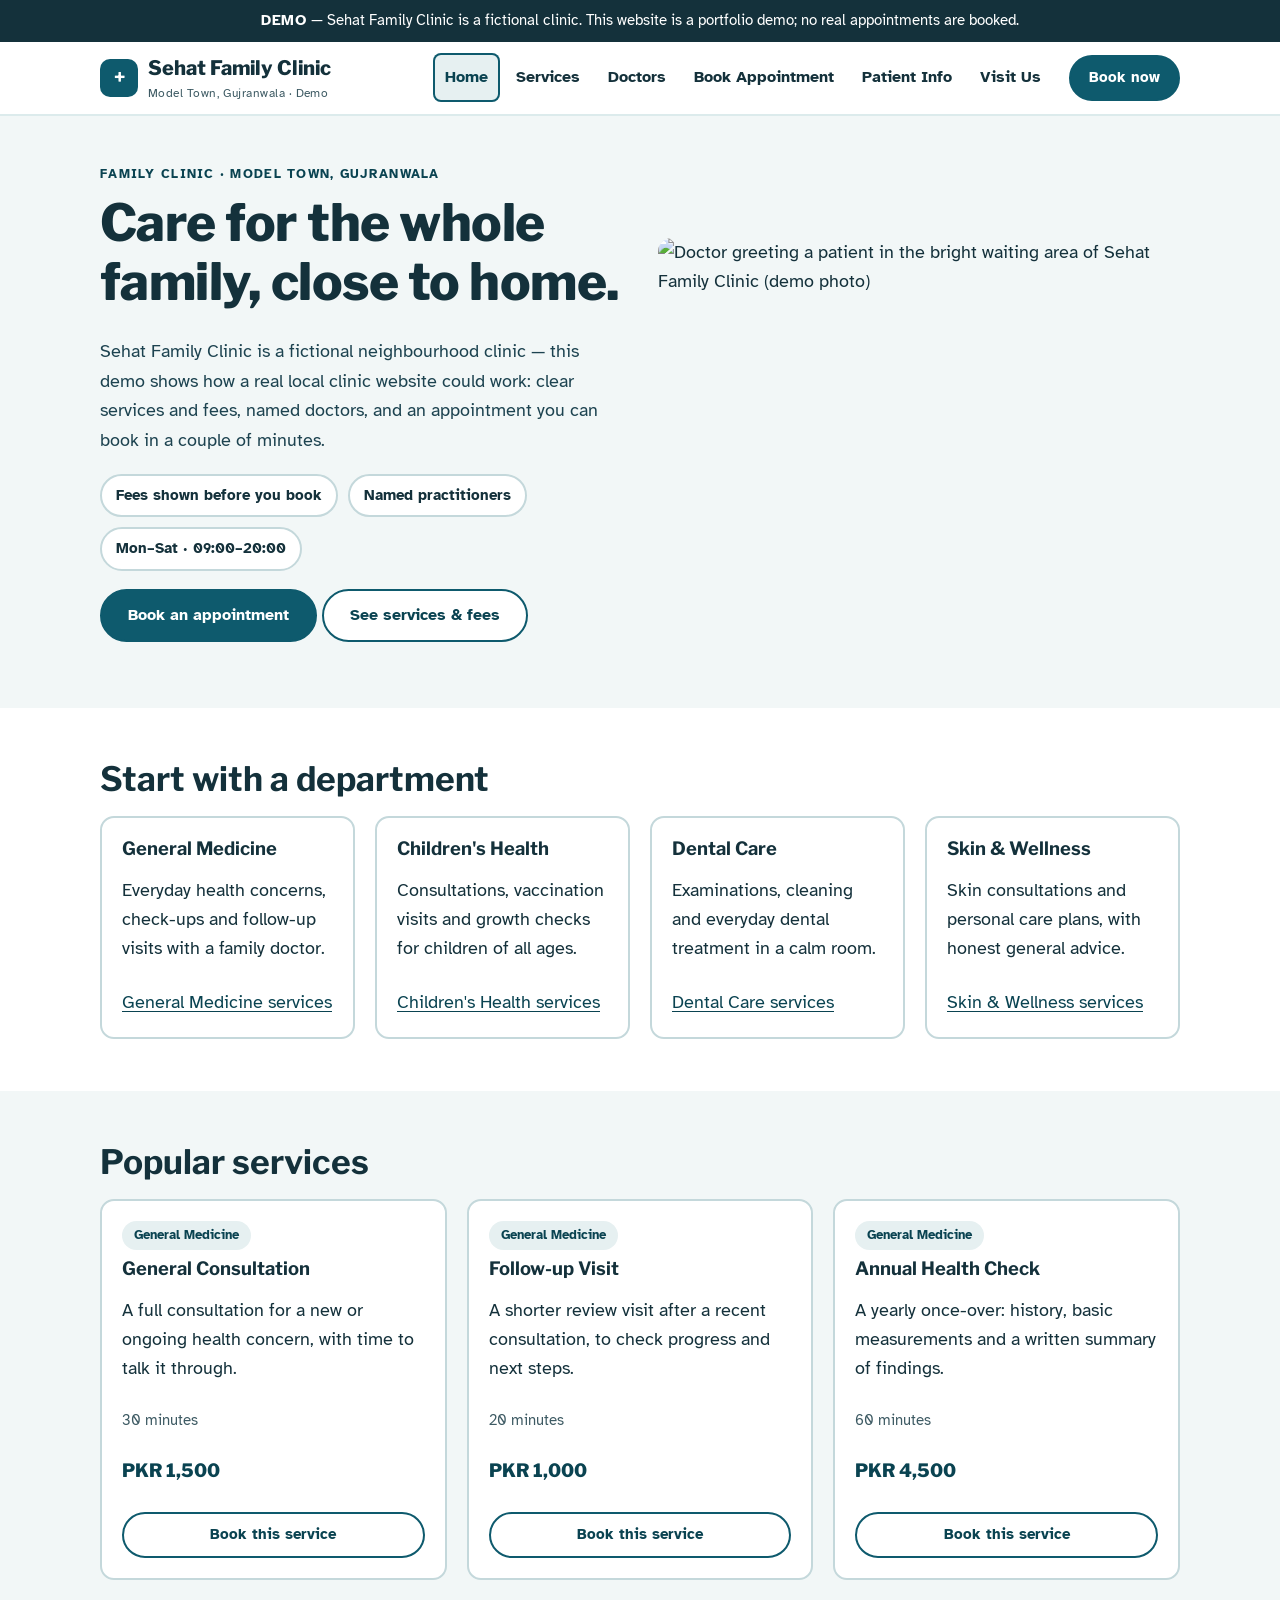
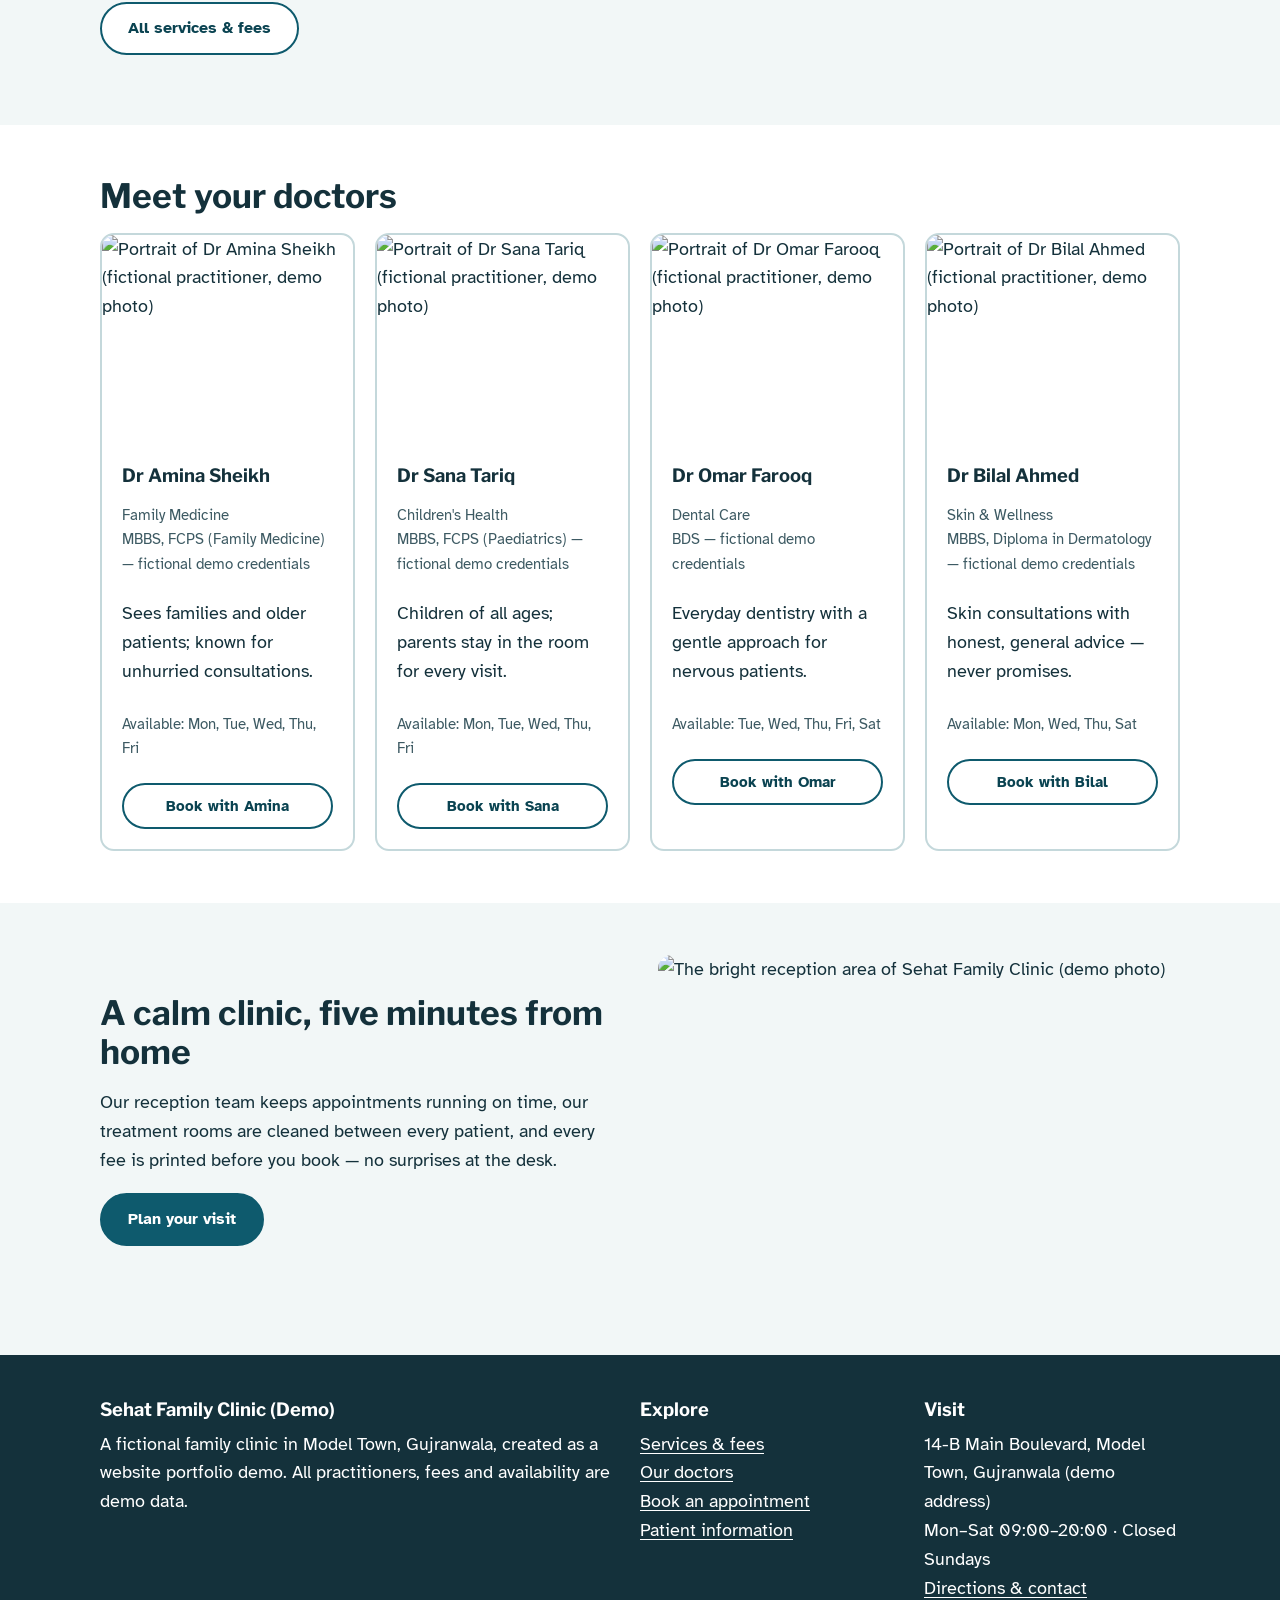
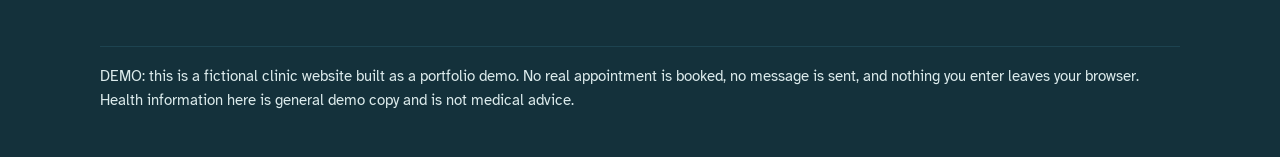
==== index.html @ 3d9c888c "Clinic Website Demo (Queue #5): Sehat Family Clinic — Clean Local design, WCAG AA contrast proved in" ====
<!DOCTYPE html>
<html lang="en">
<head>
<meta charset="UTF-8">
<meta name="viewport" content="width=device-width, initial-scale=1">
<title>Sehat Family Clinic (Demo) — Family Clinic in Gujranwala</title>
<meta name="description" content="Fictional family clinic demo in Model Town, Gujranwala: services, doctors and a working demo appointment booking.">
<link rel="icon" href="assets/favicon.svg" type="image/svg+xml">
<link rel="preconnect" href="https://fonts.googleapis.com"><link rel="preconnect" href="https://fonts.gstatic.com" crossorigin><link href="https://fonts.googleapis.com/css2?family=Atkinson+Hyperlegible:ital,wght@0,400;0,700;1,400&family=Libre+Franklin:wght@600;700;800&display=swap" rel="stylesheet">
<link rel="stylesheet" href="css/style.css">
<script>document.documentElement.classList.add('js');</script>
<script type="application/ld+json">{"@context":"https://schema.org","@type":"MedicalClinic","name":"Sehat Family Clinic (Demo)","description":"Fictional family clinic website demo in Gujranwala with online appointment booking demo.","address":{"@type":"PostalAddress","streetAddress":"14-B Main Boulevard, Model Town","addressLocality":"Gujranwala","addressCountry":"PK"},"openingHours":"Mo-Sa 09:00-20:00","medicalSpecialty":["GeneralPractice","Pediatric","Dentistry","Dermatology"]}</script>
</head>
<body>
<a class="skip-link" href="#main">Skip to main content</a>
<div class="demo-ribbon"><strong>DEMO</strong> — Sehat Family Clinic is a fictional clinic. This website is a portfolio demo; no real appointments are booked.</div>
<header class="site-header"><div class="wrap header-in">
<a class="logo" href="index.html"><span class="logo-mark" aria-hidden="true">+</span><span>Sehat Family Clinic<small>Model Town, Gujranwala · Demo</small></span></a>
<nav class="main-nav" aria-label="Main"><ul>
<li><a href="index.html" aria-current="page">Home</a></li>
<li><a href="services.html">Services</a></li>
<li><a href="doctors.html">Doctors</a></li>
<li><a href="booking.html">Book Appointment</a></li>
<li><a href="info.html">Patient Info</a></li>
<li><a href="visit.html">Visit Us</a></li>
</ul></nav>
<a class="btn small" href="booking.html">Book now</a>
</div></header>
<main id="main">

<section class="hero"><div class="wrap hero-grid">
<div class="reveal"><p class="eyebrow">Family clinic · Model Town, Gujranwala</p>
<h1>Care for the whole family, close to home.</h1>
<p class="lede">Sehat Family Clinic is a fictional neighbourhood clinic — this demo shows how a real local clinic website could work: clear services and fees, named doctors, and an appointment you can book in a couple of minutes.</p>
<div class="trust-row"><span class="trust-chip">Fees shown before you book</span><span class="trust-chip">Named practitioners</span><span class="trust-chip">Mon–Sat · 09:00–20:00</span></div>
<p><a class="btn" href="booking.html">Book an appointment</a> <a class="btn secondary" href="services.html">See services &amp; fees</a></p>
</div>
<div class="hero-img reveal"><img src="assets/hero.jpg" alt="Doctor greeting a patient in the bright waiting area of Sehat Family Clinic (demo photo)"></div>
</div></section>
<section class="section"><div class="wrap">
<h2 class="reveal">Start with a department</h2>
<div class="grid cols-4">
<article class="card reveal"><div class="card-body"><h3>General Medicine</h3><p>Everyday health concerns, check-ups and follow-up visits with a family doctor.</p><a href="services.html">General Medicine services</a></div></article>
<article class="card reveal"><div class="card-body"><h3>Children's Health</h3><p>Consultations, vaccination visits and growth checks for children of all ages.</p><a href="services.html">Children's Health services</a></div></article>
<article class="card reveal"><div class="card-body"><h3>Dental Care</h3><p>Examinations, cleaning and everyday dental treatment in a calm room.</p><a href="services.html">Dental Care services</a></div></article>
<article class="card reveal"><div class="card-body"><h3>Skin &amp; Wellness</h3><p>Skin consultations and personal care plans, with honest general advice.</p><a href="services.html">Skin &amp; Wellness services</a></div></article>
</div></div></section>
<section class="section alt"><div class="wrap">
<h2 class="reveal">Popular services</h2>
<div class="grid cols-3" data-services="3"></div>
<p style="margin-top:22px"><a class="btn secondary" href="services.html">All services &amp; fees</a></p>
</div></section>
<section class="section"><div class="wrap">
<h2 class="reveal">Meet your doctors</h2>
<div class="grid cols-4" data-doctors></div>
</div></section>
<section class="section alt"><div class="wrap hero-grid">
<div class="reveal"><h2>A calm clinic, five minutes from home</h2><p>Our reception team keeps appointments running on time, our treatment rooms are cleaned between every patient, and every fee is printed before you book — no surprises at the desk.</p><p><a class="btn" href="visit.html">Plan your visit</a></p></div>
<div class="hero-img reveal"><img src="assets/reception.jpg" alt="The bright reception area of Sehat Family Clinic (demo photo)" loading="lazy"></div>
</div></section>
</main>
<footer class="site-footer"><div class="wrap">
<div class="footer-grid">
<div><h3>Sehat Family Clinic (Demo)</h3><p>A fictional family clinic in Model Town, Gujranwala, created as a website portfolio demo. All practitioners, fees and availability are demo data.</p></div>
<div><h3>Explore</h3><p><a href="services.html">Services &amp; fees</a><br><a href="doctors.html">Our doctors</a><br><a href="booking.html">Book an appointment</a><br><a href="info.html">Patient information</a></p></div>
<div><h3>Visit</h3><p>14-B Main Boulevard, Model Town, Gujranwala (demo address)<br>Mon–Sat 09:00–20:00 · Closed Sundays<br><a href="visit.html">Directions &amp; contact</a></p></div>
</div>
<p class="footer-note">DEMO: this is a fictional clinic website built as a portfolio demo. No real appointment is booked, no message is sent, and nothing you enter leaves your browser. Health information here is general demo copy and is not medical advice.</p>
</div></footer>
<script src="js/data.js"></script>
<script src="js/logic.js"></script>
<script src="js/analytics.js"></script>
<script src="js/render.js"></script>
<script src="js/main.js"></script>
</body>
</html>
---- css/style.css ----
/* Sehat Family Clinic (Demo) — "Clean Local" design system. WCAG AA mandatory: see BUILD-NOTES contrast table. */
:root{
  --bg:#FFFFFF; --surface:#F2F7F7; --tint:#E6F0F1; --tint-2:#DCEBEC;
  --ink:#14313B; --ink-2:#1D4350; --muted:#3D5A63;
  --accent:#0E5A6D; --accent-dark:#0A4351; --line:#C4D8DB;
  --error:#B3261E; --radius:14px;
  --font-body:"Atkinson Hyperlegible",system-ui,sans-serif;
  --font-display:"Libre Franklin",system-ui,sans-serif;
}
*{box-sizing:border-box}
html{scroll-behavior:smooth}
body{margin:0;font-family:var(--font-body);color:var(--ink);background:var(--bg);font-size:18px;line-height:1.6}
img{max-width:100%;display:block}
h1,h2,h3{font-family:var(--font-display);line-height:1.15;margin:0 0 .5em;color:var(--ink)}
h1{font-size:clamp(2rem,5vw,3.2rem);font-weight:800;letter-spacing:-.01em}
h2{font-size:clamp(1.5rem,3.4vw,2.1rem);font-weight:700}
h3{font-size:1.15rem;font-weight:700}
p{margin:0 0 1em}
a{color:var(--accent-dark);text-decoration:underline;text-underline-offset:3px}
a:hover{color:var(--accent)}
:focus-visible{outline:3px solid var(--accent);outline-offset:3px;border-radius:4px}
.skip-link{position:absolute;left:12px;top:-60px;background:var(--ink);color:#fff;padding:12px 18px;z-index:99;border-radius:0 0 10px 10px}
.skip-link:focus{top:0;color:#fff}
.wrap{max-width:1120px;margin:0 auto;padding:0 20px}
.demo-ribbon{background:var(--ink);color:#fff;text-align:center;font-size:.92rem;padding:9px 16px}
.demo-ribbon strong{color:#fff;letter-spacing:.06em}
.site-header{background:var(--bg);border-bottom:2px solid var(--tint-2);position:sticky;top:0;z-index:40}
.header-in{display:flex;align-items:center;gap:16px;min-height:72px;flex-wrap:wrap}
.logo{font-family:var(--font-display);font-weight:800;font-size:1.25rem;color:var(--ink);text-decoration:none;display:flex;align-items:center;gap:10px}
.logo-mark{width:38px;height:38px;border-radius:10px;background:var(--accent);color:#fff;display:grid;place-items:center;font-size:1.2rem;flex:none}
.logo small{display:block;font-family:var(--font-body);font-weight:400;font-size:.72rem;color:var(--muted);letter-spacing:.04em}
.main-nav{margin-left:auto}
.main-nav ul{display:flex;gap:4px;list-style:none;margin:0;padding:0;flex-wrap:wrap}
.main-nav a{display:block;padding:12px 12px;min-height:44px;color:var(--ink);text-decoration:none;font-weight:700;font-size:.98rem;border-radius:8px}
.main-nav a:hover{background:var(--surface);color:var(--accent-dark)}
.main-nav a[aria-current="page"]{background:var(--tint);color:var(--accent-dark);box-shadow:inset 0 0 0 2px var(--accent)}
.btn{display:inline-flex;align-items:center;justify-content:center;gap:8px;min-height:52px;padding:12px 26px;border-radius:999px;background:var(--accent);color:#fff;font-family:var(--font-body);font-weight:700;font-size:1rem;border:2px solid var(--accent);cursor:pointer;text-decoration:none;white-space:nowrap}
.btn:hover{background:var(--accent-dark);border-color:var(--accent-dark);color:#fff}
.btn.secondary{background:#fff;color:var(--accent-dark)}
.btn.secondary:hover{background:var(--tint)}
.btn.small{min-height:46px;padding:8px 18px;font-size:.95rem}
.btn[disabled]{opacity:.55;cursor:not-allowed}
.hero{background:var(--surface);padding:48px 0}
.hero-grid{display:grid;grid-template-columns:1fr 1fr;gap:36px;align-items:center}
.hero-grid>*{min-width:0}
.hero-img{border-radius:var(--radius);overflow:hidden}
.hero-img img{width:100%;height:100%;object-fit:cover;aspect-ratio:3/2}
@keyframes kenburns{from{transform:scale(1)}to{transform:scale(1.06)}}
.hero-img img{animation:kenburns 18s ease-in-out infinite alternate}
.lede{font-size:1.15rem;color:var(--ink-2)}
.eyebrow{font-weight:700;letter-spacing:.1em;text-transform:uppercase;font-size:.8rem;color:var(--accent-dark);margin-bottom:10px}
.trust-row{display:flex;gap:10px;flex-wrap:wrap;margin:18px 0}
.trust-chip{background:#fff;border:2px solid var(--line);border-radius:999px;padding:8px 14px;font-size:.92rem;font-weight:700;color:var(--ink)}
.section{padding:52px 0}
.section.alt{background:var(--surface)}
.grid{display:grid;gap:20px}
.grid.cols-2{grid-template-columns:repeat(2,1fr)}
.grid.cols-3{grid-template-columns:repeat(3,1fr)}
.grid.cols-4{grid-template-columns:repeat(4,1fr)}
.grid>*{min-width:0}
.card{background:#fff;border:2px solid var(--line);border-radius:var(--radius);overflow:hidden;display:flex;flex-direction:column}
.card-body{padding:20px;display:flex;flex-direction:column;gap:8px;flex:1}
.card-img{height:210px;overflow:hidden;flex:none}
.card-img img{width:100%;height:100%;object-fit:cover}
.card-img.tall{height:320px}
.card-img.tall img{object-position:top center}
.price{font-family:var(--font-display);font-weight:800;color:var(--accent-dark);font-size:1.15rem}
.meta{color:var(--muted);font-size:.95rem}
.badge{display:inline-block;background:var(--tint);color:var(--accent-dark);border-radius:999px;padding:4px 12px;font-size:.82rem;font-weight:700;align-self:flex-start}
.chips{display:flex;gap:10px;flex-wrap:wrap;margin:0 0 24px}
.chip{min-height:46px;padding:10px 18px;border-radius:999px;border:2px solid var(--accent);background:#fff;color:var(--accent-dark);font:inherit;font-weight:700;font-size:.95rem;cursor:pointer}
.chip[aria-pressed="true"]{background:var(--accent);color:#fff}
.field{margin-bottom:18px}
.field label{display:block;font-weight:700;margin-bottom:6px}
.field input,.field select,.field textarea{width:100%;min-height:52px;padding:12px 14px;font:inherit;font-size:16px;color:var(--ink);background:#fff;border:2px solid var(--muted);border-radius:10px}
.field textarea{min-height:110px}
.field input:focus,.field select:focus,.field textarea:focus{outline:3px solid var(--accent);outline-offset:1px;border-color:var(--accent-dark)}
.field .hint{font-size:.9rem;color:var(--muted);margin-top:4px}
.error-text{color:var(--error);font-weight:700;font-size:.95rem;margin-top:6px;min-height:1.2em}
.pick-grid{display:grid;grid-template-columns:repeat(2,1fr);gap:14px}
.pick-grid>*{min-width:0}
.pick{position:relative;border:2px solid var(--line);border-radius:var(--radius);padding:16px;background:#fff;cursor:pointer;display:block}
.pick input{position:absolute;opacity:0;width:1px;height:1px}
.pick:has(input:checked){border-color:var(--accent);background:var(--tint);box-shadow:inset 0 0 0 1px var(--accent)}
.pick:focus-within{outline:3px solid var(--accent);outline-offset:3px}
.pick .pick-name{font-weight:700;font-family:var(--font-display)}
.slot-grid{display:flex;flex-wrap:wrap;gap:10px}
.slot{min-width:92px;min-height:48px;padding:10px 14px;border-radius:10px;border:2px solid var(--accent);background:#fff;color:var(--accent-dark);font:inherit;font-weight:700;cursor:pointer}
.slot[aria-pressed="true"]{background:var(--accent);color:#fff}
.slot[disabled]{border-color:var(--line);color:var(--muted);background:var(--surface);text-decoration:line-through;cursor:not-allowed}
.steps{display:flex;gap:8px;flex-wrap:wrap;list-style:none;padding:0;margin:0 0 26px}
.steps li{padding:8px 14px;border-radius:999px;background:var(--surface);border:2px solid var(--line);font-weight:700;font-size:.92rem}
.steps li[aria-current="step"]{background:var(--tint);border-color:var(--accent);color:var(--accent-dark)}
.panel{background:#fff;border:2px solid var(--line);border-radius:var(--radius);padding:26px}
.panel.dark{background:var(--ink);color:#fff}
.panel.dark h2,.panel.dark h3{color:#fff}
.panel.dark a{color:#fff}
.notice{background:var(--tint);border:2px solid var(--accent);border-radius:var(--radius);padding:18px 20px}
.success{background:var(--tint);border:2px solid var(--accent);border-radius:var(--radius);padding:26px}
table.hours{width:100%;border-collapse:collapse}
table.hours th,table.hours td{padding:10px 8px;border-bottom:1px solid var(--line);text-align:left}
.map-panel{background:var(--tint);border:2px solid var(--accent);border-radius:var(--radius);padding:28px;text-align:center}
.faq-item{border:2px solid var(--line);border-radius:var(--radius);padding:18px 20px;background:#fff}
.site-footer{background:var(--ink);color:#fff;padding:44px 0 30px;margin-top:0}
.site-footer h3{color:#fff}
.site-footer a{color:#fff}
.footer-grid{display:grid;grid-template-columns:2fr 1fr 1fr;gap:28px}
.footer-grid>*{min-width:0}
.footer-note{border-top:1px solid var(--ink-2);margin-top:26px;padding-top:18px;font-size:.92rem;color:#DCEBEC}
/* Reveal: visible by default; JS (.js class) may hide, IO reveals, 2s fallback in main.js */
.js .reveal{opacity:0;transform:translateY(14px);transition:opacity .55s ease,transform .55s ease}
.js .reveal.in{opacity:1;transform:none}
@media (prefers-reduced-motion: reduce){
  html{scroll-behavior:auto}
  .js .reveal{opacity:1;transform:none;transition:none}
  .hero-img img{animation:none}
}
@media (max-width:900px){.grid.cols-4{grid-template-columns:repeat(2,1fr)}.grid.cols-3{grid-template-columns:1fr 1fr}.footer-grid{grid-template-columns:1fr 1fr}}
@media (max-width:640px){
  .hero-grid,.grid.cols-2,.grid.cols-3,.grid.cols-4,.pick-grid,.footer-grid{grid-template-columns:1fr}
  .hero{padding:32px 0}.section{padding:38px 0}
  .header-in{min-height:64px}.main-nav{margin-left:0}
  body{font-size:17px}
}
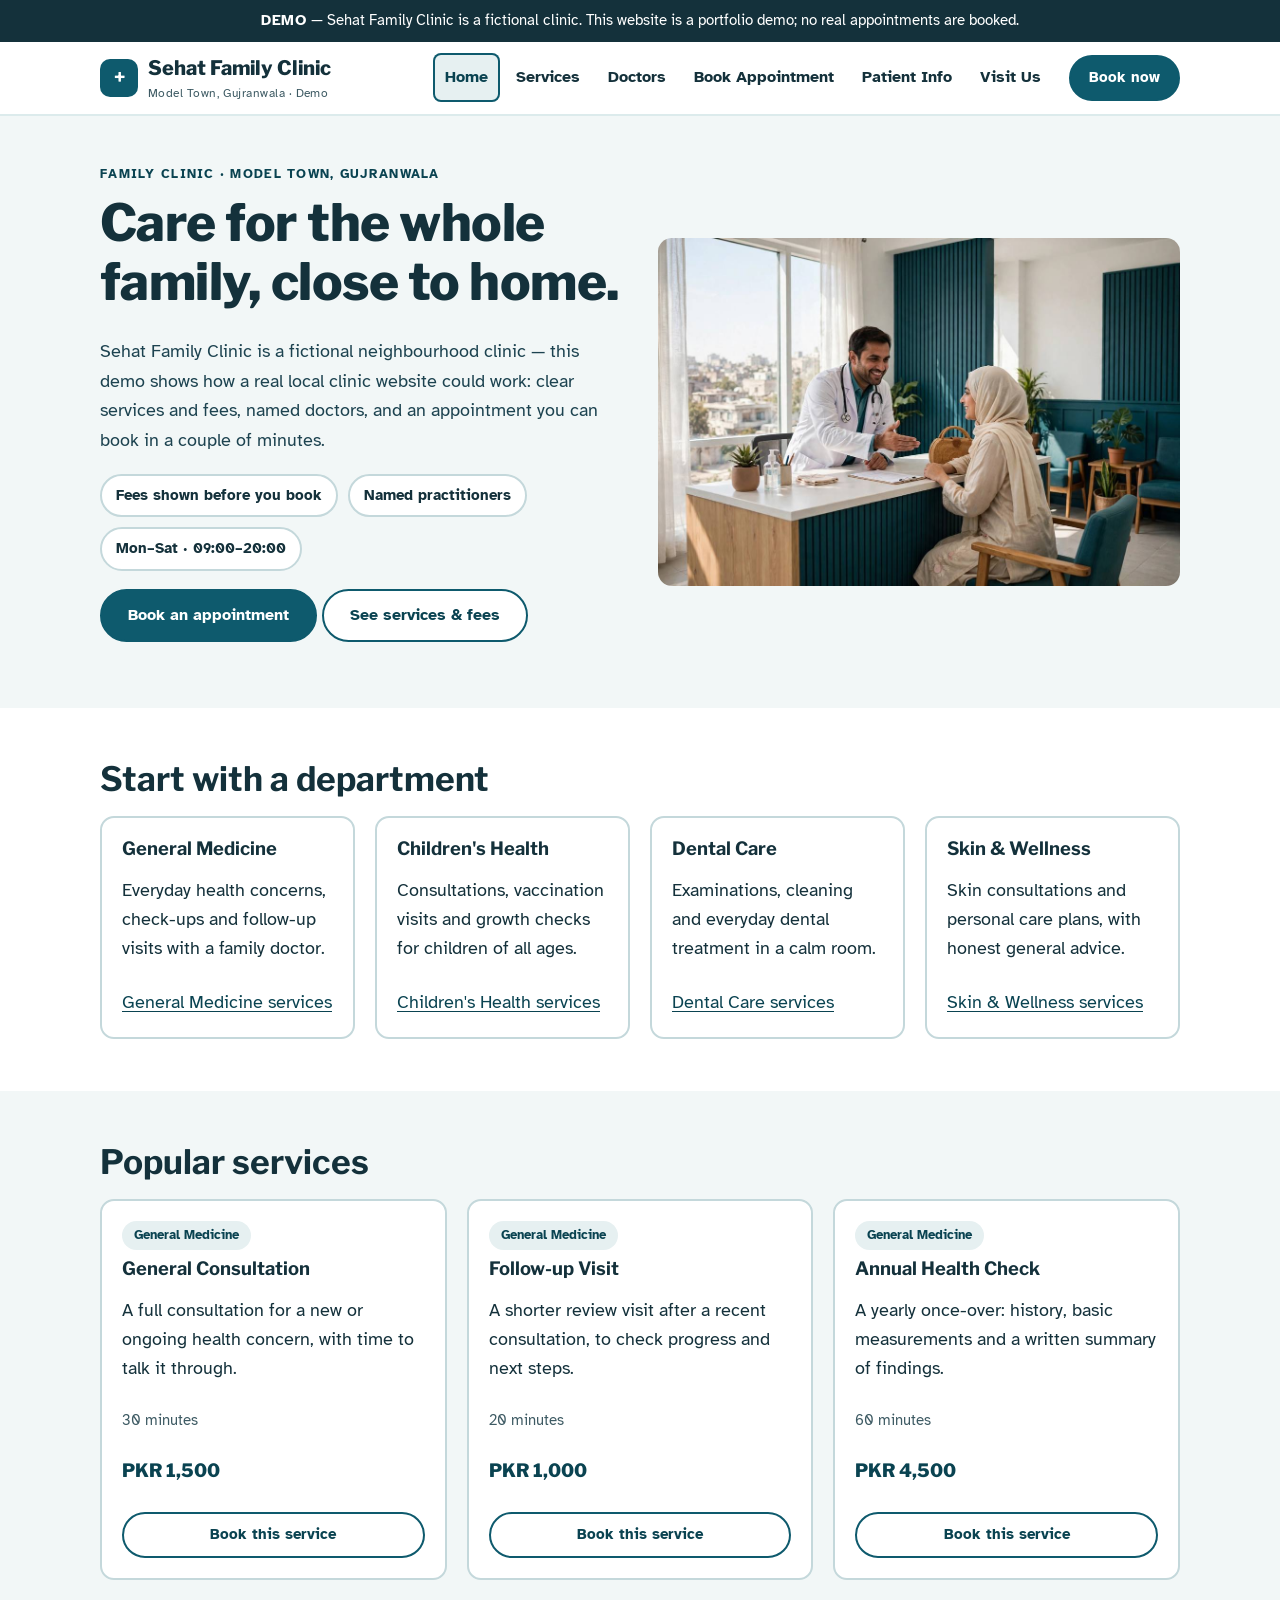
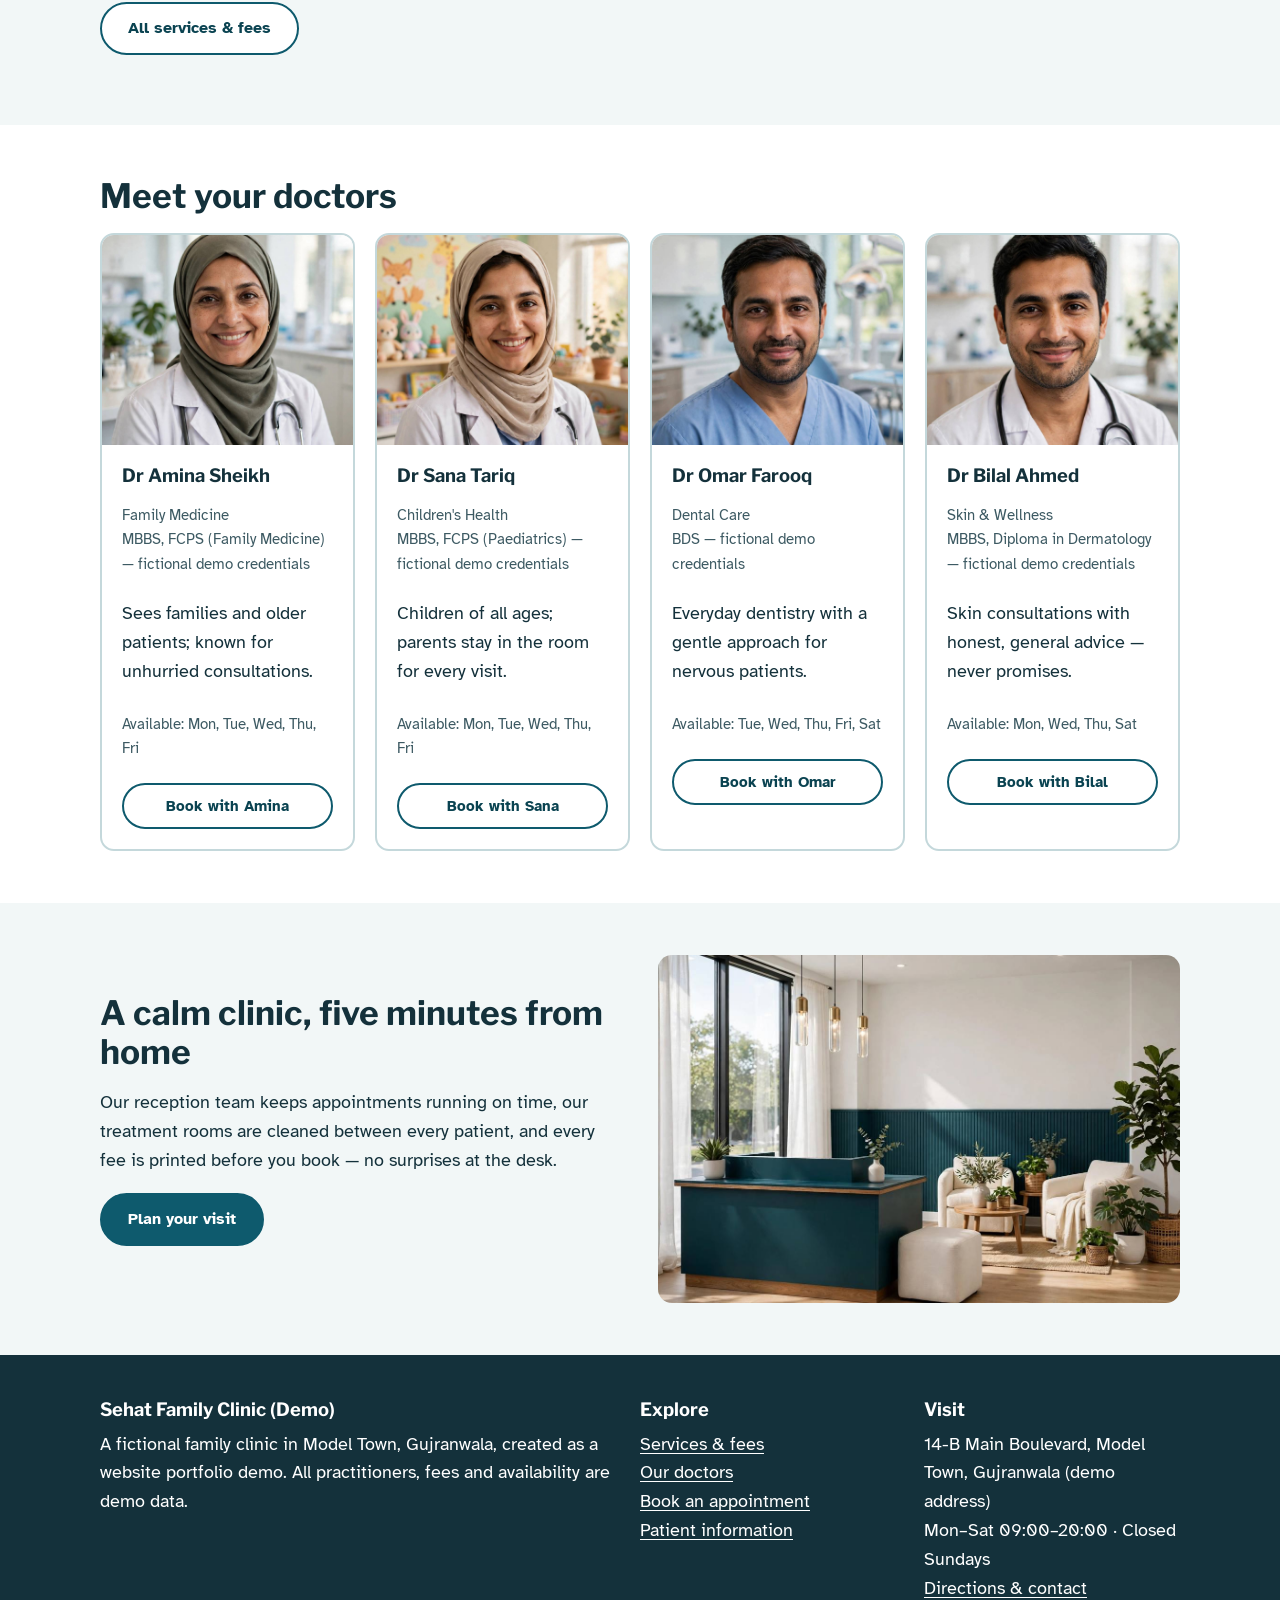
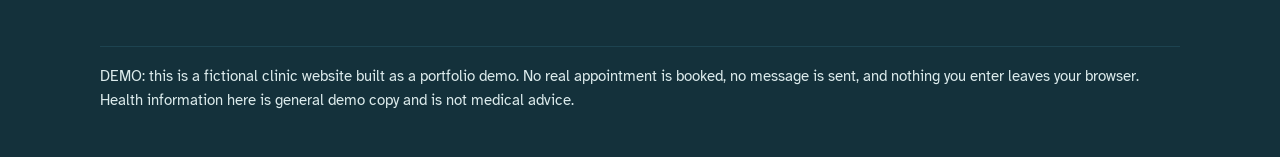
==== commit a668a183: "Fix run: real mobile hamburger menu (<=768px) on all pages, eager imagery, reveal without opacity ga" ====
--- a/index.html
+++ b/index.html
@@ -16,7 +16,7 @@
 <div class="demo-ribbon"><strong>DEMO</strong> — Sehat Family Clinic is a fictional clinic. This website is a portfolio demo; no real appointments are booked.</div>
 <header class="site-header"><div class="wrap header-in">
 <a class="logo" href="index.html"><span class="logo-mark" aria-hidden="true">+</span><span>Sehat Family Clinic<small>Model Town, Gujranwala · Demo</small></span></a>
-<nav class="main-nav" aria-label="Main"><ul>
+<nav class="main-nav" id="main-nav" aria-label="Main"><ul>
 <li><a href="index.html" aria-current="page">Home</a></li>
 <li><a href="services.html">Services</a></li>
 <li><a href="doctors.html">Doctors</a></li>
@@ -25,6 +25,7 @@
 <li><a href="visit.html">Visit Us</a></li>
 </ul></nav>
 <a class="btn small" href="booking.html">Book now</a>
+<button class="nav-toggle" type="button" aria-expanded="false" aria-controls="main-nav" aria-label="Open menu"><svg viewBox="0 0 24 24" width="20" height="20" fill="none" stroke="currentColor" stroke-width="2.2" stroke-linecap="round" aria-hidden="true"><path d="M4 7h16M4 12h16M4 17h16"/></svg>Menu</button>
 </div></header>
 <main id="main">
 
@@ -56,7 +57,7 @@
 </div></section>
 <section class="section alt"><div class="wrap hero-grid">
 <div class="reveal"><h2>A calm clinic, five minutes from home</h2><p>Our reception team keeps appointments running on time, our treatment rooms are cleaned between every patient, and every fee is printed before you book — no surprises at the desk.</p><p><a class="btn" href="visit.html">Plan your visit</a></p></div>
-<div class="hero-img reveal"><img src="assets/reception.jpg" alt="The bright reception area of Sehat Family Clinic (demo photo)" loading="lazy"></div>
+<div class="hero-img reveal"><img src="assets/reception.jpg" alt="The bright reception area of Sehat Family Clinic (demo photo)"></div>
 </div></section>
 </main>
 <footer class="site-footer"><div class="wrap">
--- a/css/style.css
+++ b/css/style.css
@@ -34,6 +34,16 @@
 .main-nav a{display:block;padding:12px 12px;min-height:44px;color:var(--ink);text-decoration:none;font-weight:700;font-size:.98rem;border-radius:8px}
 .main-nav a:hover{background:var(--surface);color:var(--accent-dark)}
 .main-nav a[aria-current="page"]{background:var(--tint);color:var(--accent-dark);box-shadow:inset 0 0 0 2px var(--accent)}
+.nav-toggle{display:none;align-items:center;gap:8px;min-height:48px;padding:10px 18px;border:2px solid var(--line);border-radius:999px;background:#fff;color:var(--ink);font-family:var(--font-body);font-weight:700;font-size:1rem;cursor:pointer}
+.nav-toggle svg{flex:none}
+@media (max-width:768px){
+  .nav-toggle{display:inline-flex;order:3}
+  .header-in>.btn{order:2;margin-left:auto}
+  .main-nav{display:none;order:4;flex-basis:100%;margin-left:0;padding:8px 0 14px}
+  .main-nav.open{display:block}
+  .main-nav ul{flex-direction:column;gap:2px;flex-wrap:nowrap}
+  .main-nav a{width:100%}
+}
 .btn{display:inline-flex;align-items:center;justify-content:center;gap:8px;min-height:52px;padding:12px 26px;border-radius:999px;background:var(--accent);color:#fff;font-family:var(--font-body);font-weight:700;font-size:1rem;border:2px solid var(--accent);cursor:pointer;text-decoration:none;white-space:nowrap}
 .btn:hover{background:var(--accent-dark);border-color:var(--accent-dark);color:#fff}
 .btn.secondary{background:#fff;color:var(--accent-dark)}
@@ -107,9 +117,11 @@
 .footer-grid{display:grid;grid-template-columns:2fr 1fr 1fr;gap:28px}
 .footer-grid>*{min-width:0}
 .footer-note{border-top:1px solid var(--ink-2);margin-top:26px;padding-top:18px;font-size:.92rem;color:#DCEBEC}
-/* Reveal: visible by default; JS (.js class) may hide, IO reveals, 2s fallback in main.js */
-.js .reveal{opacity:0;transform:translateY(14px);transition:opacity .55s ease,transform .55s ease}
-.js .reveal.in{opacity:1;transform:none}
+/* Reveal: opacity is NEVER gated (v3 pattern) — content is fully visible at all
+   times; the IO + 2s fallback in main.js only settle a gentle position rise, so
+   no section or photo can render blank at any scroll speed. */
+.js .reveal{transform:translateY(14px);transition:transform .55s ease}
+.js .reveal.in{transform:none}
 @media (prefers-reduced-motion: reduce){
   html{scroll-behavior:auto}
   .js .reveal{opacity:1;transform:none;transition:none}
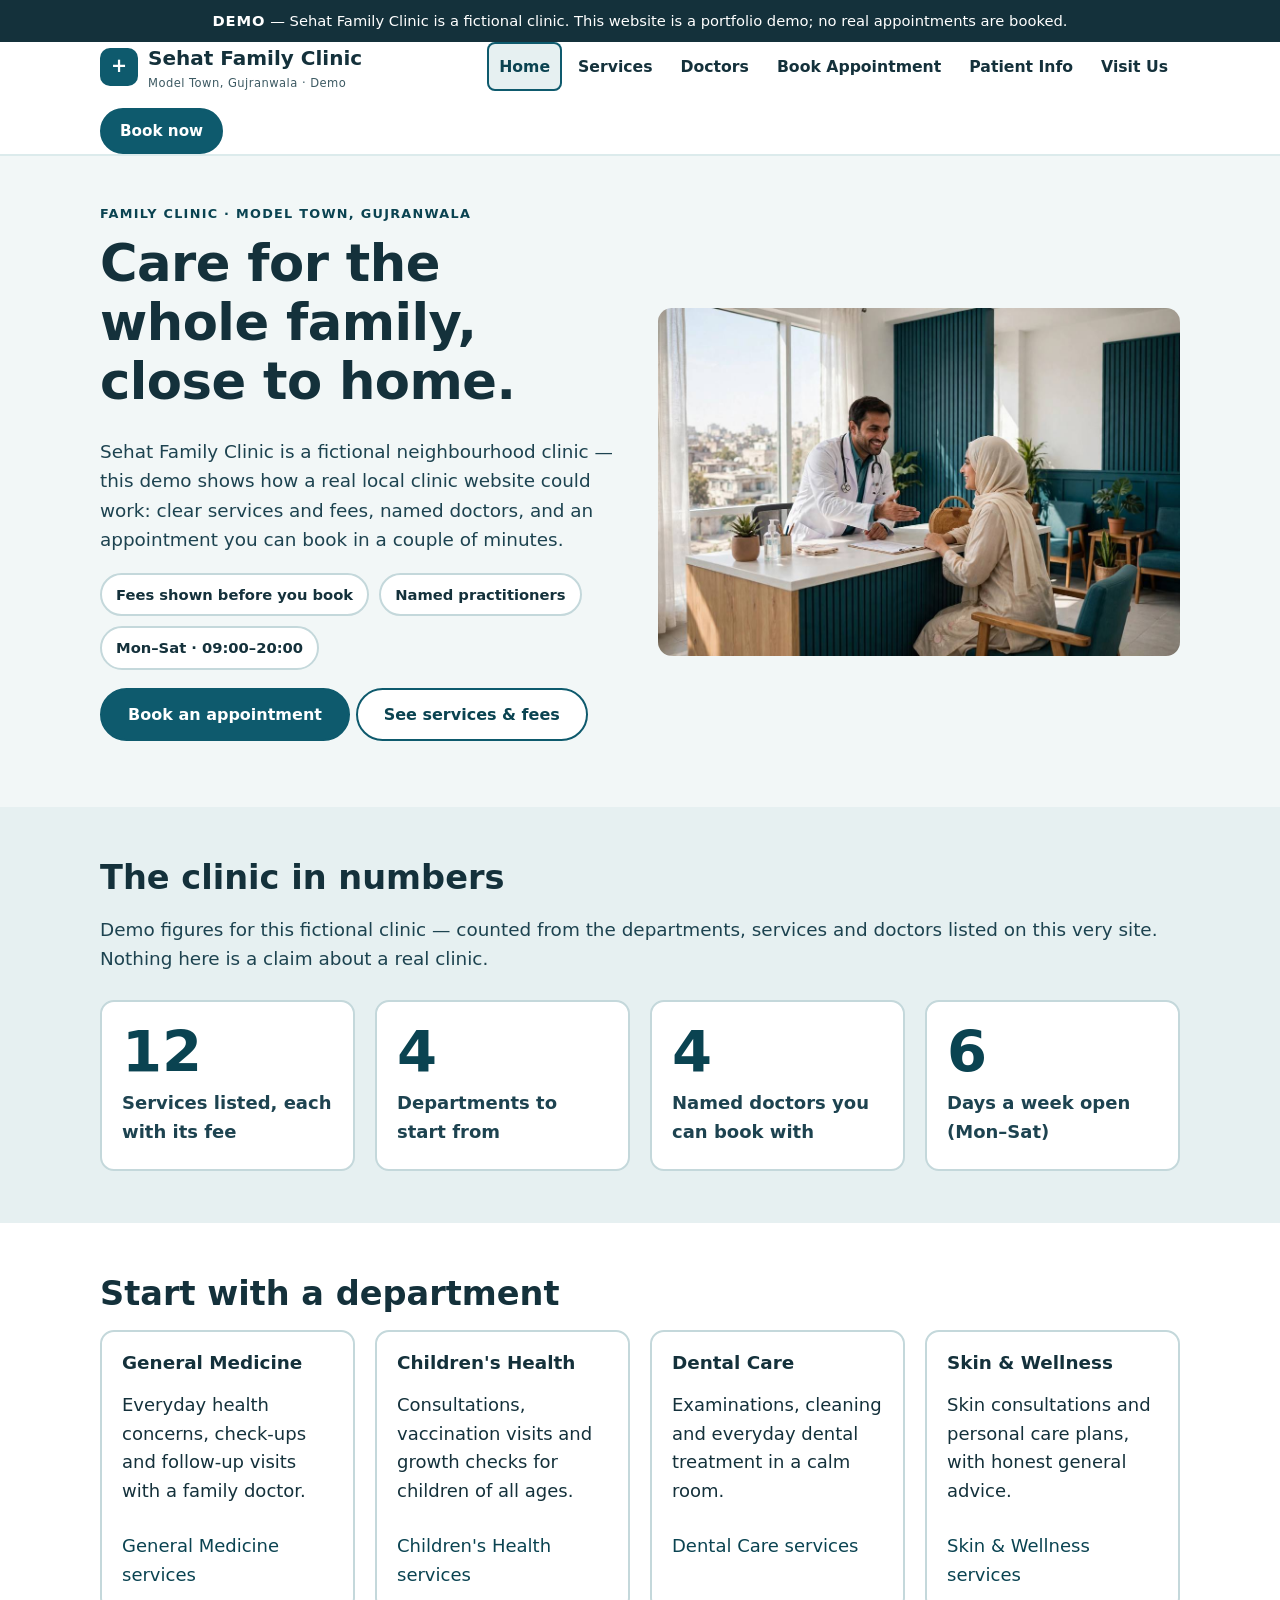
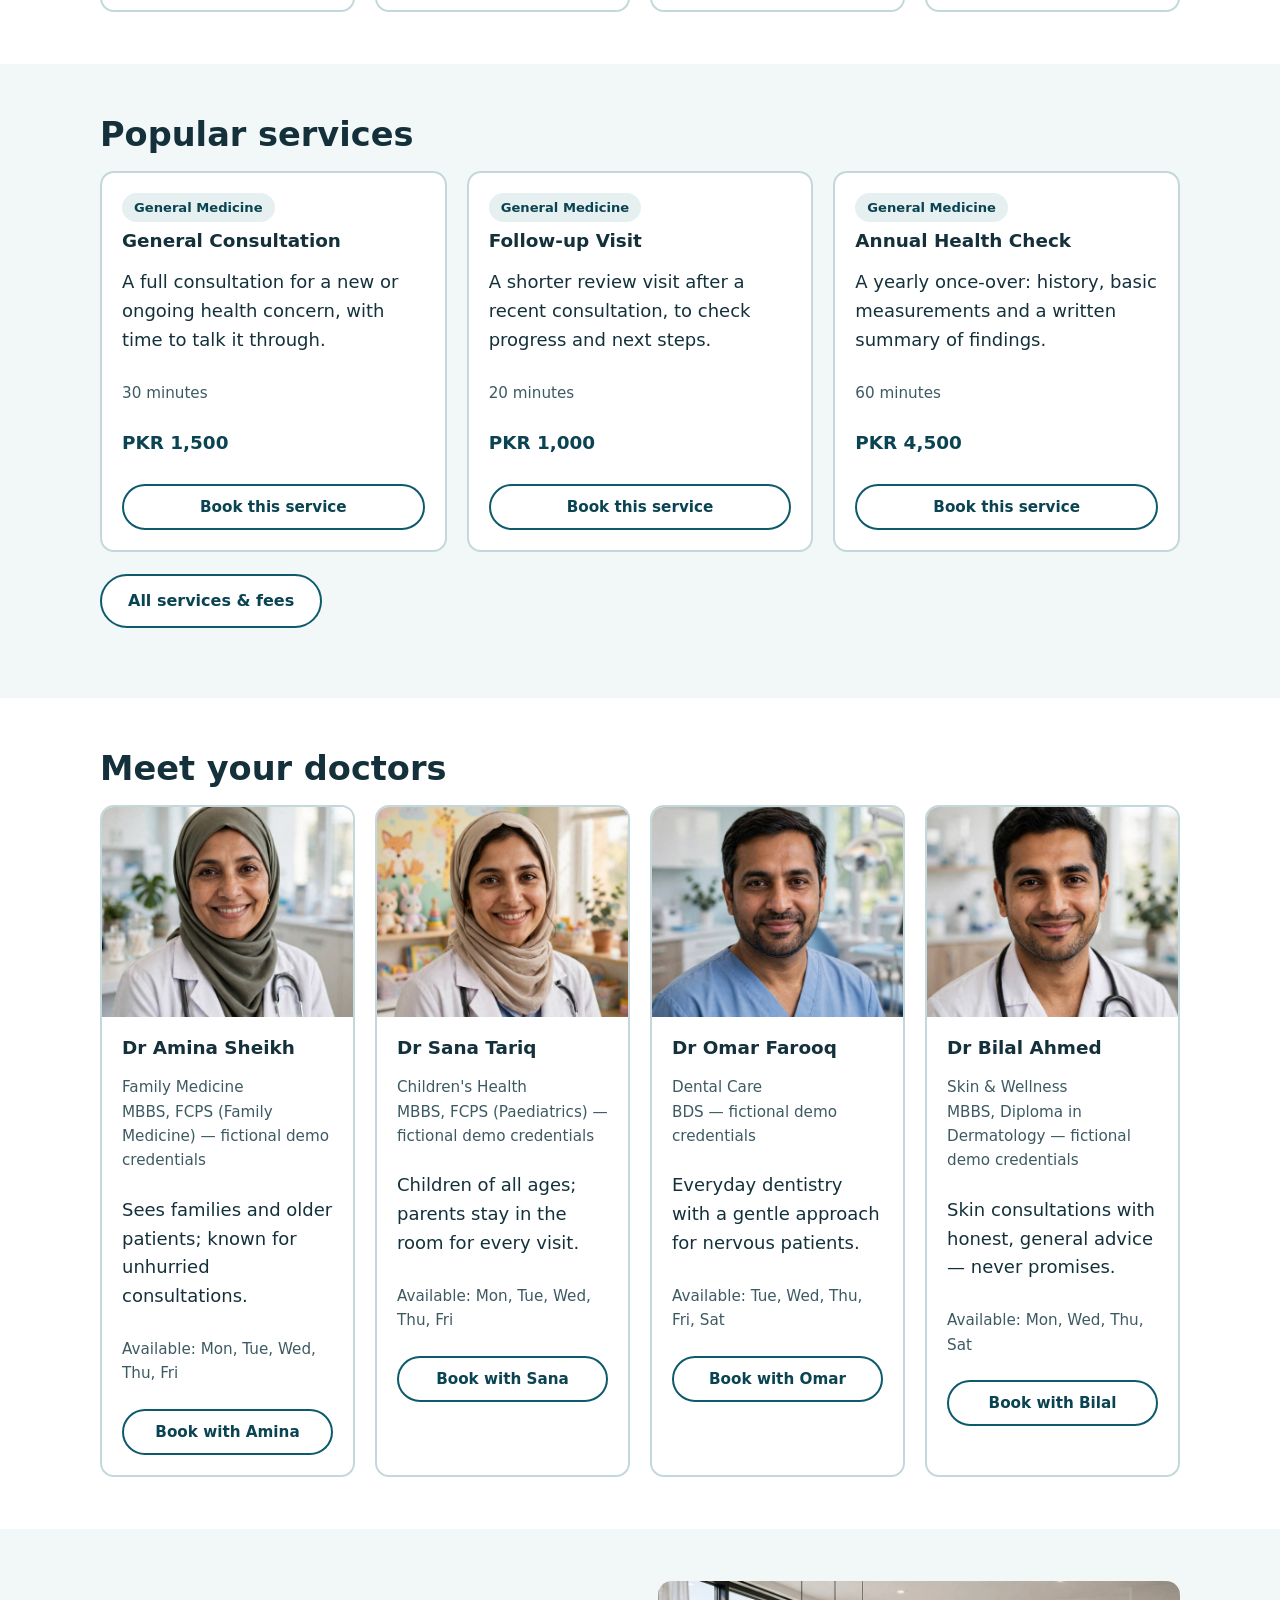
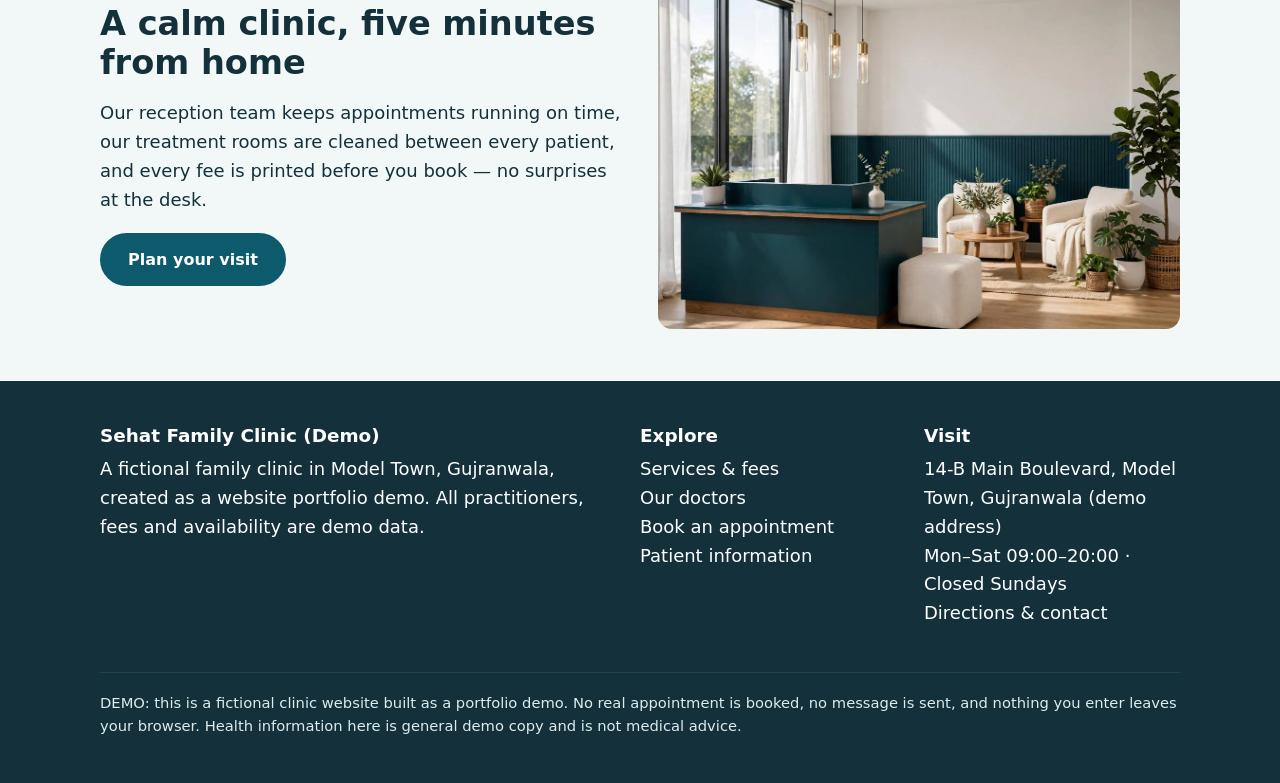
==== commit 14ccdebc: "Premium upgrade batch 2026-11-22: audit fixes + premium ladder + static capture mode + self-hosted f" ====
--- a/index.html
+++ b/index.html
@@ -6,7 +6,7 @@
 <title>Sehat Family Clinic (Demo) — Family Clinic in Gujranwala</title>
 <meta name="description" content="Fictional family clinic demo in Model Town, Gujranwala: services, doctors and a working demo appointment booking.">
 <link rel="icon" href="assets/favicon.svg" type="image/svg+xml">
-<link rel="preconnect" href="https://fonts.googleapis.com"><link rel="preconnect" href="https://fonts.gstatic.com" crossorigin><link href="https://fonts.googleapis.com/css2?family=Atkinson+Hyperlegible:ital,wght@0,400;0,700;1,400&family=Libre+Franklin:wght@600;700;800&display=swap" rel="stylesheet">
+<link rel="stylesheet" href="assets/fonts/fonts.css">
 <link rel="stylesheet" href="css/style.css">
 <script>document.documentElement.classList.add('js');</script>
 <script type="application/ld+json">{"@context":"https://schema.org","@type":"MedicalClinic","name":"Sehat Family Clinic (Demo)","description":"Fictional family clinic website demo in Gujranwala with online appointment booking demo.","address":{"@type":"PostalAddress","streetAddress":"14-B Main Boulevard, Model Town","addressLocality":"Gujranwala","addressCountry":"PK"},"openingHours":"Mo-Sa 09:00-20:00","medicalSpecialty":["GeneralPractice","Pediatric","Dentistry","Dermatology"]}</script>
@@ -36,7 +36,17 @@
 <div class="trust-row"><span class="trust-chip">Fees shown before you book</span><span class="trust-chip">Named practitioners</span><span class="trust-chip">Mon–Sat · 09:00–20:00</span></div>
 <p><a class="btn" href="booking.html">Book an appointment</a> <a class="btn secondary" href="services.html">See services &amp; fees</a></p>
 </div>
-<div class="hero-img reveal"><img src="assets/hero.jpg" alt="Doctor greeting a patient in the bright waiting area of Sehat Family Clinic (demo photo)"></div>
+<div class="hero-img reveal"><img class="hero-frame is-first" src="assets/hero.jpg" alt="Doctor greeting a patient in the bright waiting area of Sehat Family Clinic (demo photo)"><img class="hero-frame" src="assets/consultation.jpg" alt="" aria-hidden="true"><img class="hero-frame" src="assets/treatment.jpg" alt="" aria-hidden="true"></div>
+</div></section>
+<section class="section stats-band"><div class="wrap">
+<h2 class="reveal">The clinic in numbers</h2>
+<p class="lede">Demo figures for this fictional clinic — counted from the departments, services and doctors listed on this very site. Nothing here is a claim about a real clinic.</p>
+<div class="stats-grid">
+<div class="stat reveal"><span class="stat-num" data-count="12">12</span><span class="stat-label">Services listed, each with its fee</span></div>
+<div class="stat reveal"><span class="stat-num" data-count="4">4</span><span class="stat-label">Departments to start from</span></div>
+<div class="stat reveal"><span class="stat-num" data-count="4">4</span><span class="stat-label">Named doctors you can book with</span></div>
+<div class="stat reveal"><span class="stat-num" data-count="6">6</span><span class="stat-label">Days a week open (Mon–Sat)</span></div>
+</div>
 </div></section>
 <section class="section"><div class="wrap">
 <h2 class="reveal">Start with a department</h2>
@@ -73,5 +83,8 @@
 <script src="js/analytics.js"></script>
 <script src="js/render.js"></script>
 <script src="js/main.js"></script>
+<script defer src="assets/vendor/gsap.min.js"></script>
+<script defer src="assets/vendor/ScrollTrigger.min.js"></script>
+<script defer src="js/premium-index.js"></script>
 </body>
 </html>
--- a/assets/fonts/fonts.css
+++ b/assets/fonts/fonts.css
@@ -0,0 +1,111 @@
+/* Self-hosted webfonts (Google Fonts, OFL) — downloaded 2026-11-22.
+   Replaces the fonts.googleapis.com stylesheet so the design renders
+   identically with or without external network access. */
+/* latin */
+@font-face {
+  font-family: 'Atkinson Hyperlegible';
+  font-style: italic;
+  font-weight: 400;
+  font-display: swap;
+  src: url(./atkinson-hyperlegible-italic-latin-3dfb9b9a.woff2) format('woff2');
+  unicode-range: U+0000-00FF, U+0131, U+0152-0153, U+02BB-02BC, U+02C6, U+02DA, U+02DC, U+0304, U+0308, U+0329, U+2000-206F, U+20AC, U+2122, U+2191, U+2193, U+2212, U+2215, U+FEFF, U+FFFD;
+}
+/* latin-ext */
+@font-face {
+  font-family: 'Atkinson Hyperlegible';
+  font-style: italic;
+  font-weight: 400;
+  font-display: swap;
+  src: url(./atkinson-hyperlegible-italic-latin-ext-5e93bb7c.woff2) format('woff2');
+  unicode-range: U+0100-02BA, U+02BD-02C5, U+02C7-02CC, U+02CE-02D7, U+02DD-02FF, U+0304, U+0308, U+0329, U+1D00-1DBF, U+1E00-1E9F, U+1EF2-1EFF, U+2020, U+20A0-20AB, U+20AD-20C4, U+2113, U+2C60-2C7F, U+A720-A7FF;
+}
+/* latin */
+@font-face {
+  font-family: 'Atkinson Hyperlegible';
+  font-style: normal;
+  font-weight: 400;
+  font-display: swap;
+  src: url(./atkinson-hyperlegible-normal-latin-7cd82a7f.woff2) format('woff2');
+  unicode-range: U+0000-00FF, U+0131, U+0152-0153, U+02BB-02BC, U+02C6, U+02DA, U+02DC, U+0304, U+0308, U+0329, U+2000-206F, U+20AC, U+2122, U+2191, U+2193, U+2212, U+2215, U+FEFF, U+FFFD;
+}
+/* latin-ext */
+@font-face {
+  font-family: 'Atkinson Hyperlegible';
+  font-style: normal;
+  font-weight: 400;
+  font-display: swap;
+  src: url(./atkinson-hyperlegible-normal-latin-ext-45959b6c.woff2) format('woff2');
+  unicode-range: U+0100-02BA, U+02BD-02C5, U+02C7-02CC, U+02CE-02D7, U+02DD-02FF, U+0304, U+0308, U+0329, U+1D00-1DBF, U+1E00-1E9F, U+1EF2-1EFF, U+2020, U+20A0-20AB, U+20AD-20C4, U+2113, U+2C60-2C7F, U+A720-A7FF;
+}
+/* latin */
+@font-face {
+  font-family: 'Atkinson Hyperlegible';
+  font-style: normal;
+  font-weight: 700;
+  font-display: swap;
+  src: url(./atkinson-hyperlegible-normal-latin-fd943e6c.woff2) format('woff2');
+  unicode-range: U+0000-00FF, U+0131, U+0152-0153, U+02BB-02BC, U+02C6, U+02DA, U+02DC, U+0304, U+0308, U+0329, U+2000-206F, U+20AC, U+2122, U+2191, U+2193, U+2212, U+2215, U+FEFF, U+FFFD;
+}
+/* latin-ext */
+@font-face {
+  font-family: 'Atkinson Hyperlegible';
+  font-style: normal;
+  font-weight: 700;
+  font-display: swap;
+  src: url(./atkinson-hyperlegible-normal-latin-ext-ab0f0265.woff2) format('woff2');
+  unicode-range: U+0100-02BA, U+02BD-02C5, U+02C7-02CC, U+02CE-02D7, U+02DD-02FF, U+0304, U+0308, U+0329, U+1D00-1DBF, U+1E00-1E9F, U+1EF2-1EFF, U+2020, U+20A0-20AB, U+20AD-20C4, U+2113, U+2C60-2C7F, U+A720-A7FF;
+}
+/* latin */
+@font-face {
+  font-family: 'Libre Franklin';
+  font-style: normal;
+  font-weight: 600;
+  font-display: swap;
+  src: url(./libre-franklin-normal-latin-f2d133ce.woff2) format('woff2');
+  unicode-range: U+0000-00FF, U+0131, U+0152-0153, U+02BB-02BC, U+02C6, U+02DA, U+02DC, U+0304, U+0308, U+0329, U+2000-206F, U+20AC, U+2122, U+2191, U+2193, U+2212, U+2215, U+FEFF, U+FFFD;
+}
+/* latin-ext */
+@font-face {
+  font-family: 'Libre Franklin';
+  font-style: normal;
+  font-weight: 600;
+  font-display: swap;
+  src: url(./libre-franklin-normal-latin-ext-84191387.woff2) format('woff2');
+  unicode-range: U+0100-02BA, U+02BD-02C5, U+02C7-02CC, U+02CE-02D7, U+02DD-02FF, U+0304, U+0308, U+0329, U+1D00-1DBF, U+1E00-1E9F, U+1EF2-1EFF, U+2020, U+20A0-20AB, U+20AD-20C4, U+2113, U+2C60-2C7F, U+A720-A7FF;
+}
+/* latin */
+@font-face {
+  font-family: 'Libre Franklin';
+  font-style: normal;
+  font-weight: 700;
+  font-display: swap;
+  src: url(./libre-franklin-normal-latin-f2d133ce.woff2) format('woff2');
+  unicode-range: U+0000-00FF, U+0131, U+0152-0153, U+02BB-02BC, U+02C6, U+02DA, U+02DC, U+0304, U+0308, U+0329, U+2000-206F, U+20AC, U+2122, U+2191, U+2193, U+2212, U+2215, U+FEFF, U+FFFD;
+}
+/* latin-ext */
+@font-face {
+  font-family: 'Libre Franklin';
+  font-style: normal;
+  font-weight: 700;
+  font-display: swap;
+  src: url(./libre-franklin-normal-latin-ext-84191387.woff2) format('woff2');
+  unicode-range: U+0100-02BA, U+02BD-02C5, U+02C7-02CC, U+02CE-02D7, U+02DD-02FF, U+0304, U+0308, U+0329, U+1D00-1DBF, U+1E00-1E9F, U+1EF2-1EFF, U+2020, U+20A0-20AB, U+20AD-20C4, U+2113, U+2C60-2C7F, U+A720-A7FF;
+}
+/* latin */
+@font-face {
+  font-family: 'Libre Franklin';
+  font-style: normal;
+  font-weight: 800;
+  font-display: swap;
+  src: url(./libre-franklin-normal-latin-f2d133ce.woff2) format('woff2');
+  unicode-range: U+0000-00FF, U+0131, U+0152-0153, U+02BB-02BC, U+02C6, U+02DA, U+02DC, U+0304, U+0308, U+0329, U+2000-206F, U+20AC, U+2122, U+2191, U+2193, U+2212, U+2215, U+FEFF, U+FFFD;
+}
+/* latin-ext */
+@font-face {
+  font-family: 'Libre Franklin';
+  font-style: normal;
+  font-weight: 800;
+  font-display: swap;
+  src: url(./libre-franklin-normal-latin-ext-84191387.woff2) format('woff2');
+  unicode-range: U+0100-02BA, U+02BD-02C5, U+02C7-02CC, U+02CE-02D7, U+02DD-02FF, U+0304, U+0308, U+0329, U+1D00-1DBF, U+1E00-1E9F, U+1EF2-1EFF, U+2020, U+20A0-20AB, U+20AD-20C4, U+2113, U+2C60-2C7F, U+A720-A7FF;
+}
--- a/css/style.css
+++ b/css/style.css
@@ -16,7 +16,8 @@
 h2{font-size:clamp(1.5rem,3.4vw,2.1rem);font-weight:700}
 h3{font-size:1.15rem;font-weight:700}
 p{margin:0 0 1em}
-a{color:var(--accent-dark);text-decoration:underline;text-underline-offset:3px}
+a{color:var(--accent-dark);text-decoration:none;text-underline-offset:3px}
+ul{list-style:none;margin:0;padding:0}
 a:hover{color:var(--accent)}
 :focus-visible{outline:3px solid var(--accent);outline-offset:3px;border-radius:4px}
 .skip-link{position:absolute;left:12px;top:-60px;background:var(--ink);color:#fff;padding:12px 18px;z-index:99;border-radius:0 0 10px 10px}
@@ -134,3 +135,40 @@
   .header-in{min-height:64px}.main-nav{margin-left:0}
   body{font-size:17px}
 }
+/* === PREMIUM UPGRADE 2026-11-22 (Clinic) ===
+   P7: cross-document View Transitions where supported, graceful without. */
+@view-transition{navigation:auto}
+@media (prefers-reduced-motion:reduce){@view-transition{navigation:none}}
+/* P5: hero scrubbed photo sequence — frames 2/3 are stacked over frame 1 and
+   stay invisible until GSAP scrubs them in; no-JS / reduced-motion visitors
+   simply see frame 1, complete. Decorative duplicates (aria-hidden). */
+.hero-img{position:relative}
+.hero-frame{width:100%;height:100%;object-fit:cover;aspect-ratio:3/2}
+.hero-frame:not(.is-first){position:absolute;inset:0;opacity:0;animation:none}
+/* Animated numbers block (Aventura pattern) — final figures are the HTML
+   text itself, so no-JS and reduced-motion read the completed block. */
+.stats-band{background:var(--tint)}
+.stats-grid{display:grid;grid-template-columns:repeat(4,1fr);gap:20px;margin-top:26px}
+.stats-grid>*{min-width:0}
+.stat{background:#fff;border:2px solid var(--line);border-radius:var(--radius);padding:22px 20px}
+.stat-num{display:block;font-family:var(--font-display);font-weight:800;font-size:clamp(2.4rem,5.5vw,3.6rem);line-height:1;color:var(--accent-dark)}
+.stat-label{display:block;margin-top:8px;font-weight:700;color:var(--ink-2)}
+@media (max-width:900px){.stats-grid{grid-template-columns:repeat(2,1fr)}}
+@media (max-width:480px){.stats-grid{grid-template-columns:1fr}}
+/* Services slider (Swiper, services page only). Until Swiper initialises —
+   and permanently for no-JS / reduced-motion — the wrapper is a plain grid
+   in the site's own card system, so every service is visible and complete. */
+.svc-swiper{margin:6px 0 8px}
+.svc-swiper:not(.swiper-initialized) .swiper-wrapper{display:grid;grid-template-columns:repeat(3,1fr);gap:20px;transform:none!important}
+.svc-swiper:not(.swiper-initialized) .swiper-slide{width:auto!important;height:auto}
+.svc-swiper .swiper-slide{height:auto;display:flex}
+.svc-swiper .card{flex:1;width:100%}
+@media (max-width:900px){.svc-swiper:not(.swiper-initialized) .swiper-wrapper{grid-template-columns:repeat(2,1fr)}}
+@media (max-width:640px){.svc-swiper:not(.swiper-initialized) .swiper-wrapper{grid-template-columns:1fr}}
+.svc-controls{display:flex;align-items:center;gap:14px;margin:14px 0 30px;flex-wrap:wrap}
+.svc-btn{width:52px;height:52px;flex:none;border-radius:999px;border:2px solid var(--accent);background:#fff;color:var(--accent-dark);font-size:1.35rem;font-weight:700;cursor:pointer;display:grid;place-items:center}
+.svc-btn:hover{background:var(--tint)}
+.svc-btn.swiper-button-disabled{opacity:.45;cursor:not-allowed}
+.svc-pagination{position:static;width:auto!important}
+.svc-pagination .swiper-pagination-bullet{width:12px;height:12px;background:var(--accent);opacity:.35}
+.svc-pagination .swiper-pagination-bullet-active{opacity:1;background:var(--accent-dark)}
